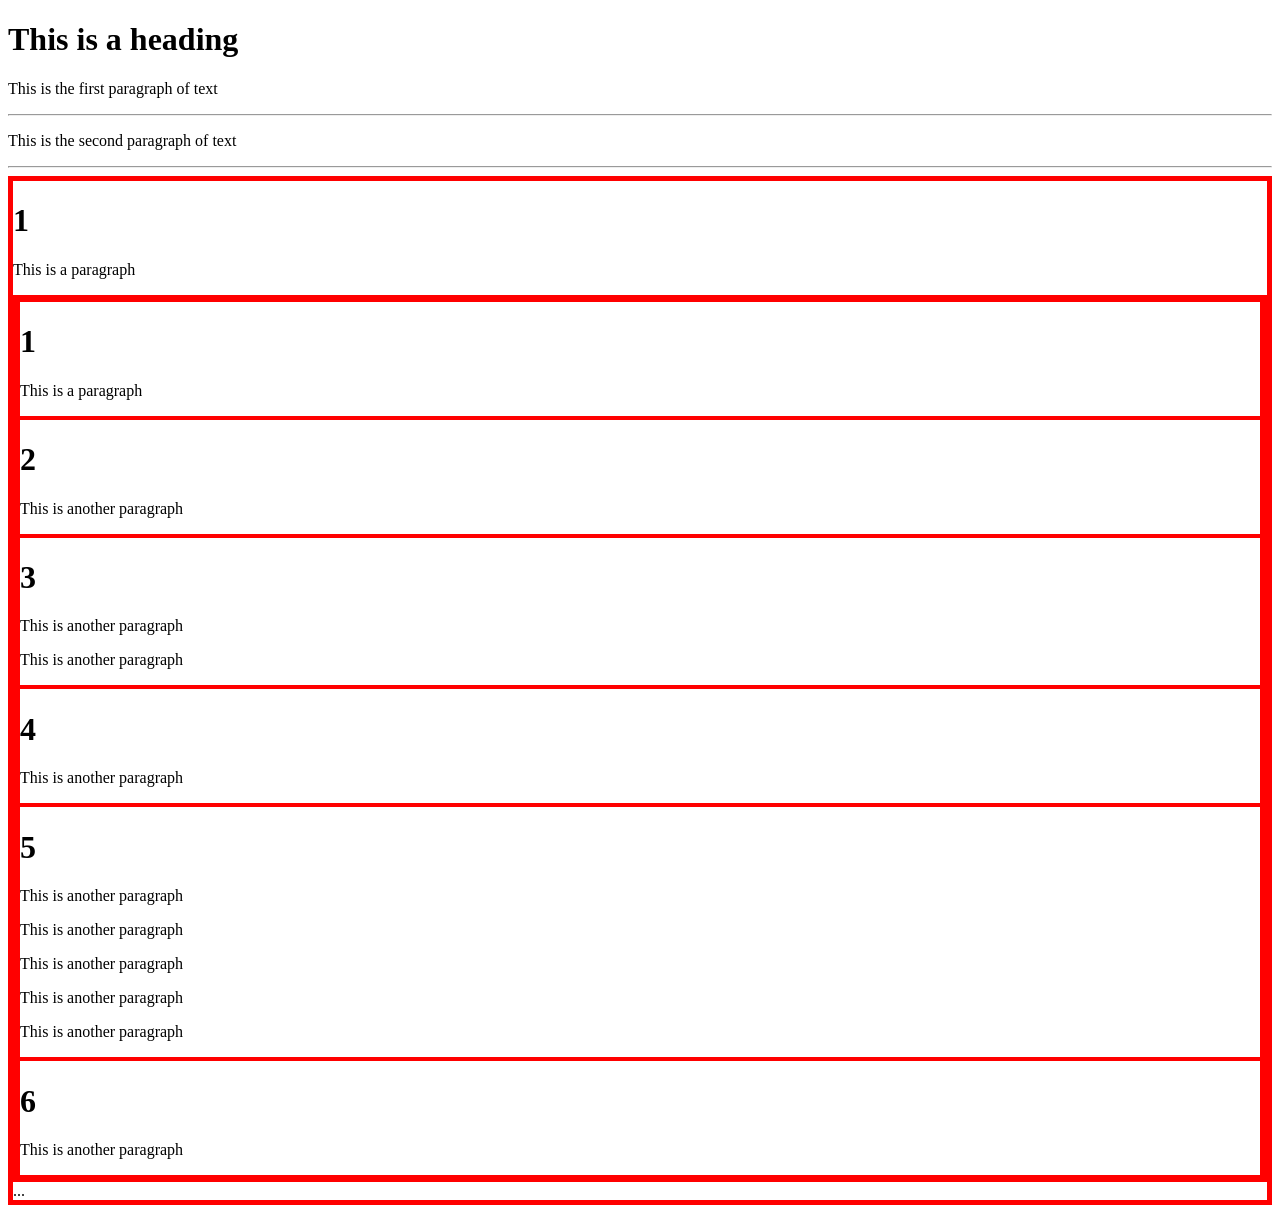
==== index.html @ fcb612e6 "chore: created index.html" ====
<!DOCTYPE html>

<html>
	<head>
	    <title>Sample Web Page</title>
	    <style>
	        .flex-container {
	            display: flex;
	            border-style: solid;
	            border-width: 5px;
	            border-color: red;
	            flex-direction: column;
	        }

	        .flex-item {
	            border-style: solid;
	            border-width: 2px;
	            border-color: red;
	        }

	    </style>
	</head>

	<head>
		<title>Sample Web Page</title>
	</head>

	<body>
		<h1>This is a heading</h1>
		<p>This is the first paragraph of text</p>
		<hr />
		<p>This is the second paragraph of text</p>
		<hr />
		<div class="flex-container">
    <div>
        <h1>1</h1>
        <p>This is a paragraph</p>
    </div>
    <div class="flex-container">
    <div class="flex-item" style="flex: 3;">
        <h1>1</h1>
        <p>This is a paragraph</p>
    </div>
    <div class="flex-item" style="flex: 3;">
        <h1>2</h1>
        <p>This is another paragraph</p>
    </div>
    <div class="flex-item" style="flex: 2;">
        <h1>3</h1>
        <p>This is another paragraph</p>
        <p>This is another paragraph</p>
    </div>
    <div class="flex-item" style="flex: 4;">
        <h1>4</h1>
        <p>This is another paragraph</p>
    </div>
    <div class="flex-item" style="flex: 3;">
        <h1>5</h1>
        <p>This is another paragraph</p>
        <p>This is another paragraph</p>
        <p>This is another paragraph</p>
        <p>This is another paragraph</p>
        <p>This is another paragraph</p>
    </div>
    <div class="flex-item" style="flex: 1;">
        <h1>6</h1>
        <p>This is another paragraph</p>
    </div>
</div>

    ...
</div>

	</body>



</html>
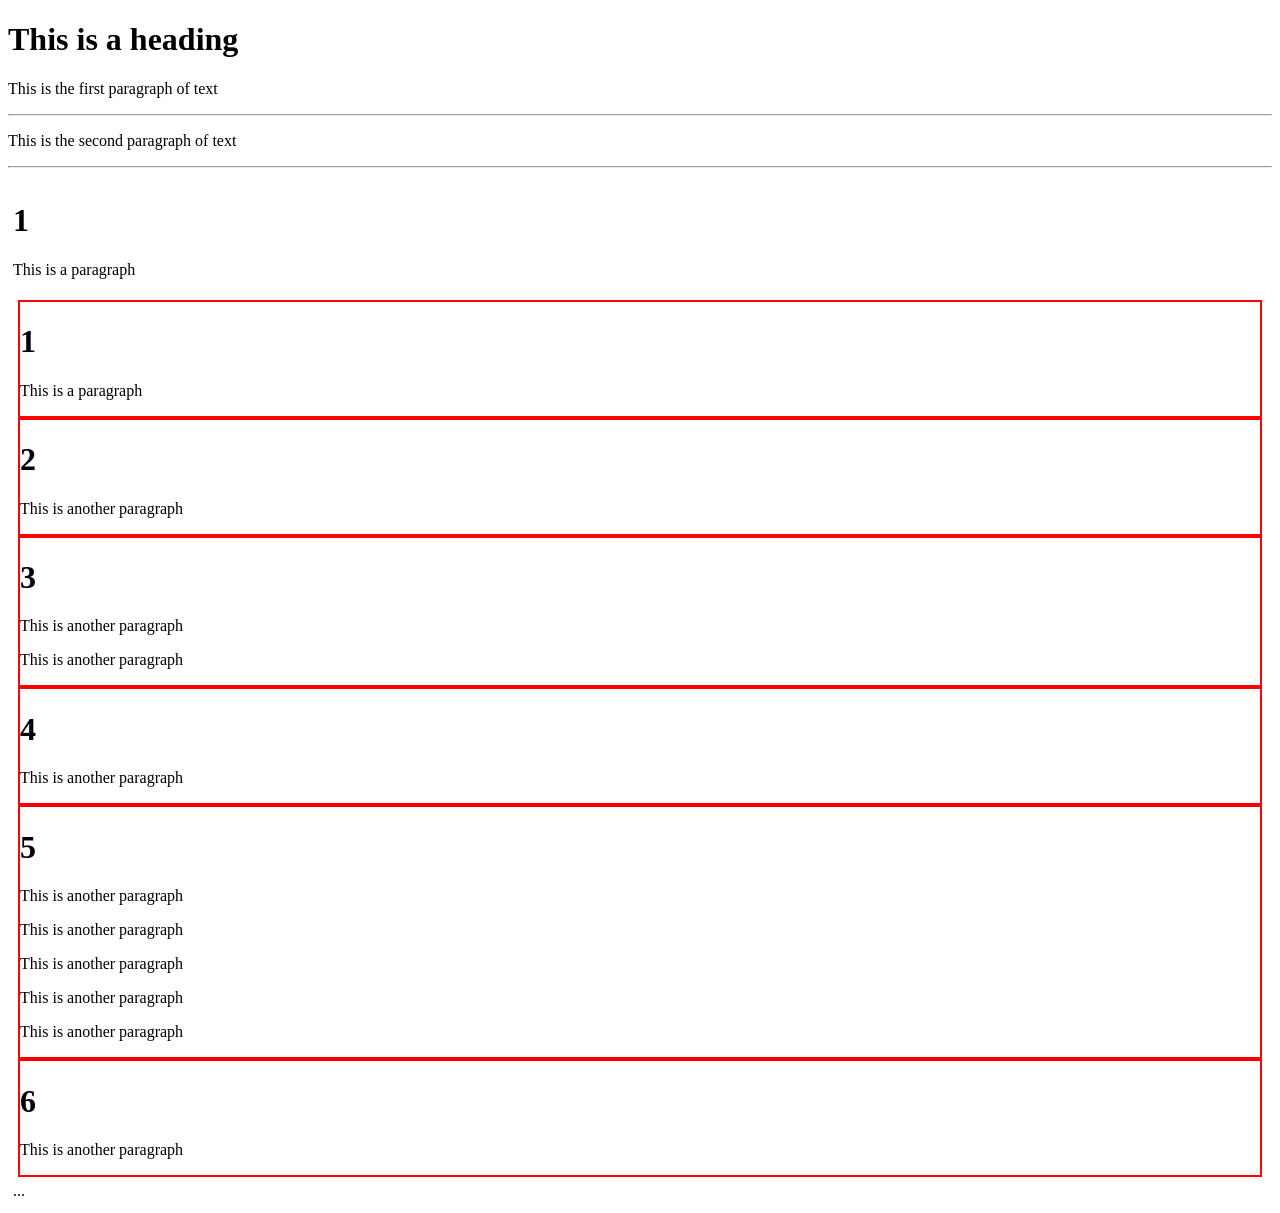
==== commit 22afd276: "Updated index.html" ====
--- a/index.html
+++ b/index.html
@@ -3,22 +3,7 @@
 <html>
 	<head>
 	    <title>Sample Web Page</title>
-	    <style>
-	        .flex-container {
-	            display: flex;
-	            border-style: solid;
-	            border-width: 5px;
-	            border-color: red;
-	            flex-direction: column;
-	        }
-
-	        .flex-item {
-	            border-style: solid;
-	            border-width: 2px;
-	            border-color: red;
-	        }
-
-	    </style>
+	    <link rel="stylesheet" href="design.css">
 	</head>
 
 	<head>
@@ -75,4 +60,4 @@
 
 
 
-</html>+</html>
--- a/design.css
+++ b/design.css
@@ -0,0 +1,75 @@
+.flex-container {
+    display: flex;
+    border-style: solid;
+    border-width: 5px;
+    border-color: white;
+    flex-direction: column;
+}
+
+.nav_bar {
+    display: flex;
+    border-width: 5px;
+    border-color: white;
+    flex-direction: row;
+}
+
+.flex-container2 {
+    display: flex;
+    border-style: solid;
+    border-width: 5px;
+    border-color: rgb(0, 255, 51);
+    flex-direction: row;
+}
+.flex-item {
+    border-style: solid;
+    border-width: 2px;
+    border-color: red;
+}
+
+ .center {
+  display: block;
+  margin-left: auto;
+  margin-right: auto;
+  width: 10%;
+  height: 10%;
+}
+
+ .featured {
+  display: block;
+  margin-left: auto;
+  margin-right: auto;
+  width: 100%;
+  height: 100%;
+}
+
+ img {
+  border-radius: 25%;
+}
+
+/* Add a black background color to the top navigation */
+.topnav {
+  background-color: #333;
+  overflow: hidden;
+}
+
+/* Style the links inside the navigation bar */
+.topnav a {
+  float: left;
+  color: #f2f2f2;
+  text-align: center;
+  padding: 14px 16px;
+  text-decoration: none;
+  font-size: 17px;
+}
+
+/* Change the color of links on hover */
+.topnav a:hover {
+  background-color: #ddd;
+  color: black;
+}
+
+/* Add a color to the active/current link */
+.topnav a.active {
+  background-color: #04AA6D;
+  color: white;
+}
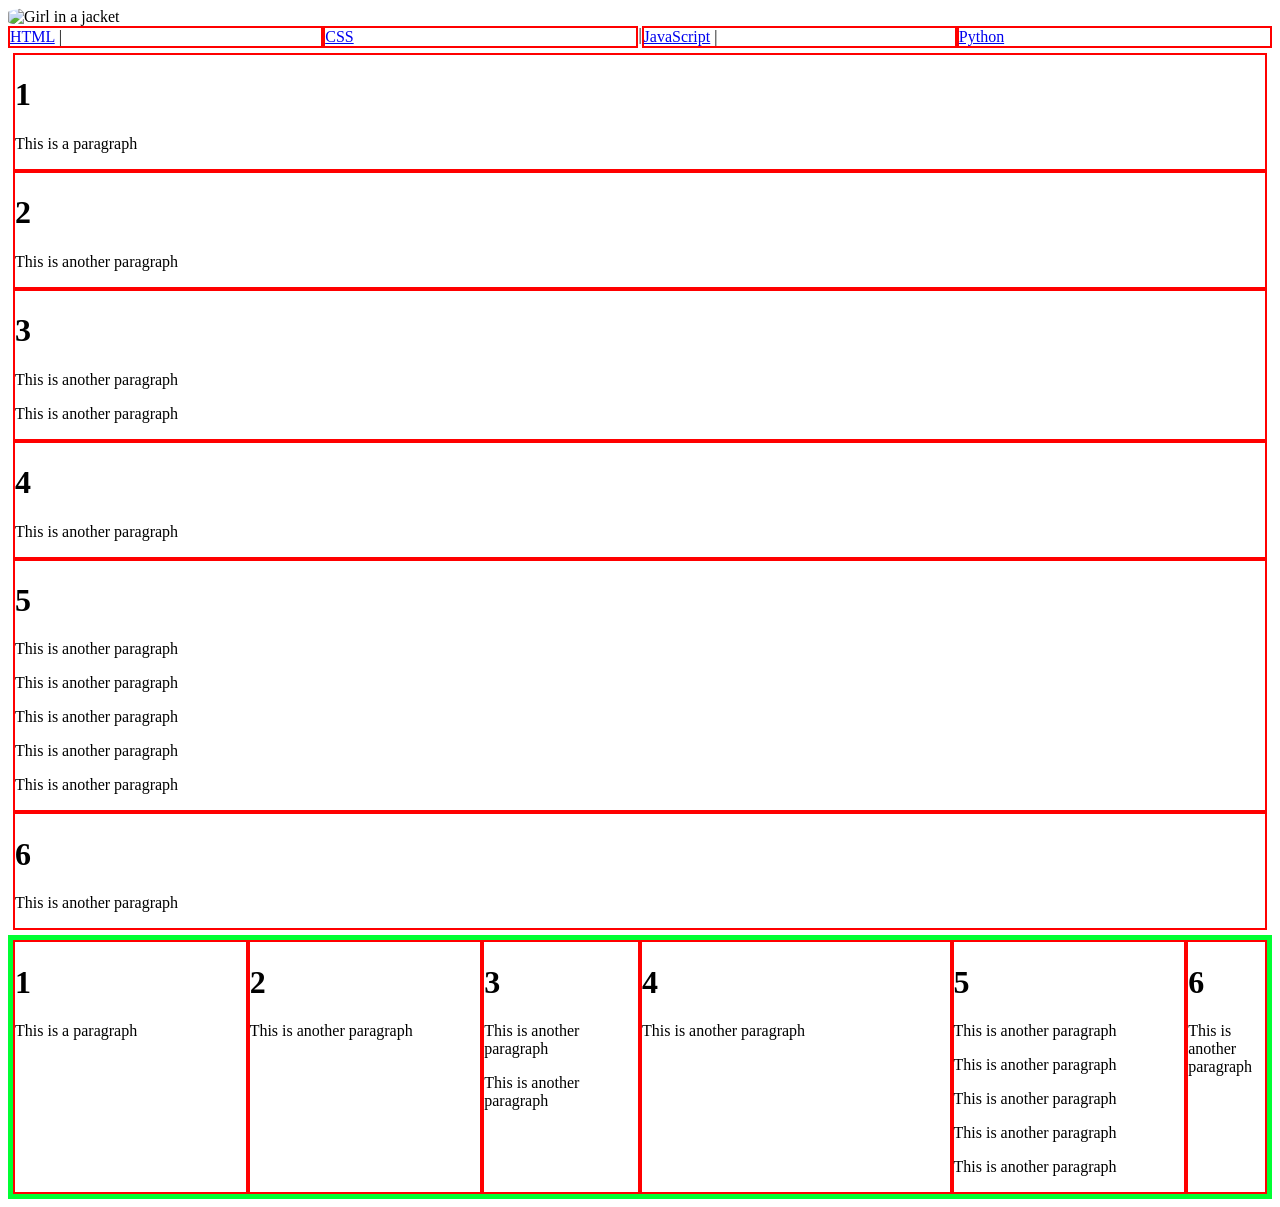
==== commit 30b482be: "Update index.html" ====
--- a/index.html
+++ b/index.html
@@ -1,63 +1,94 @@
 <!DOCTYPE html>
 
 <html>
-	<head>
-	    <title>Sample Web Page</title>
-	    <link rel="stylesheet" href="design.css">
-	</head>
+  <head>
+    <title>Sample Web Page</title>
+    <link rel="stylesheet" type="text/css" href="design.css" />
 
-	<head>
-		<title>Sample Web Page</title>
-	</head>
+  </head>
 
-	<body>
-		<h1>This is a heading</h1>
-		<p>This is the first paragraph of text</p>
-		<hr />
-		<p>This is the second paragraph of text</p>
-		<hr />
-		<div class="flex-container">
-    <div>
-        <h1>1</h1>
-        <p>This is a paragraph</p>
+  <body>
+    
+    <nav>
+	  <img src="img_girl.jpg" alt="Girl in a jacket">
+    <div class="nav_bar" >
+        <div class="flex-item" style="flex: 1">
+            <a href="/html/">HTML</a> |
+        </div>
+        <div class="flex-item" style="flex: 1">
+            <a href="/css/">CSS</a>
+        </div> 
+    |   <div class="flex-item" style="flex: 1">
+            <a href="/js/">JavaScript</a> |
+        </div>
+        <div class="flex-item" style="flex: 1">
+            <a href="/python/">Python</a>
+        </div>
     </div>
+    </nav>
+
     <div class="flex-container">
-    <div class="flex-item" style="flex: 3;">
-        <h1>1</h1>
-        <p>This is a paragraph</p>
+        <div class="flex-item" style="flex: 3;">
+            <h1>1</h1>
+            <p>This is a paragraph</p>
+        </div>
+        <div class="flex-item" style="flex: 3;">
+            <h1>2</h1>
+            <p>This is another paragraph</p>
+        </div>
+        <div class="flex-item" style="flex: 2;">
+            <h1>3</h1>
+            <p>This is another paragraph</p>
+            <p>This is another paragraph</p>
+        </div>
+        <div class="flex-item" style="flex: 4;">
+            <h1>4</h1>
+            <p>This is another paragraph</p>
+        </div>
+        <div class="flex-item" style="flex: 3;">
+            <h1>5</h1>
+            <p>This is another paragraph</p>
+            <p>This is another paragraph</p>
+            <p>This is another paragraph</p>
+            <p>This is another paragraph</p>
+            <p>This is another paragraph</p>
+        </div>
+        <div class="flex-item" style="flex: 1;">
+            <h1>6</h1>
+            <p>This is another paragraph</p>
+        </div>
     </div>
-    <div class="flex-item" style="flex: 3;">
-        <h1>2</h1>
-        <p>This is another paragraph</p>
+    <div class="flex-container2">
+        <div class="flex-item" style="flex: 3;">
+            <h1>1</h1>
+            <p>This is a paragraph</p>
+        </div>
+        <div class="flex-item" style="flex: 3;">
+            <h1>2</h1>
+            <p>This is another paragraph</p>
+        </div>
+        <div class="flex-item" style="flex: 2;">
+            <h1>3</h1>
+            <p>This is another paragraph</p>
+            <p>This is another paragraph</p>
+        </div>
+        <div class="flex-item" style="flex: 4;">
+            <h1>4</h1>
+            <p>This is another paragraph</p>
+        </div>
+        <div class="flex-item" style="flex: 3;">
+            <h1>5</h1>
+            <p>This is another paragraph</p>
+            <p>This is another paragraph</p>
+            <p>This is another paragraph</p>
+            <p>This is another paragraph</p>
+            <p>This is another paragraph</p>
+        </div>
+        <div class="flex-item" style="flex: 1;">
+            <h1>6</h1>
+            <p>This is another paragraph</p>
+        </div>
     </div>
-    <div class="flex-item" style="flex: 2;">
-        <h1>3</h1>
-        <p>This is another paragraph</p>
-        <p>This is another paragraph</p>
-    </div>
-    <div class="flex-item" style="flex: 4;">
-        <h1>4</h1>
-        <p>This is another paragraph</p>
-    </div>
-    <div class="flex-item" style="flex: 3;">
-        <h1>5</h1>
-        <p>This is another paragraph</p>
-        <p>This is another paragraph</p>
-        <p>This is another paragraph</p>
-        <p>This is another paragraph</p>
-        <p>This is another paragraph</p>
-    </div>
-    <div class="flex-item" style="flex: 1;">
-        <h1>6</h1>
-        <p>This is another paragraph</p>
-    </div>
-</div>
-
-    ...
-</div>
-
-	</body>
-
-
+  </body>
 
 </html>
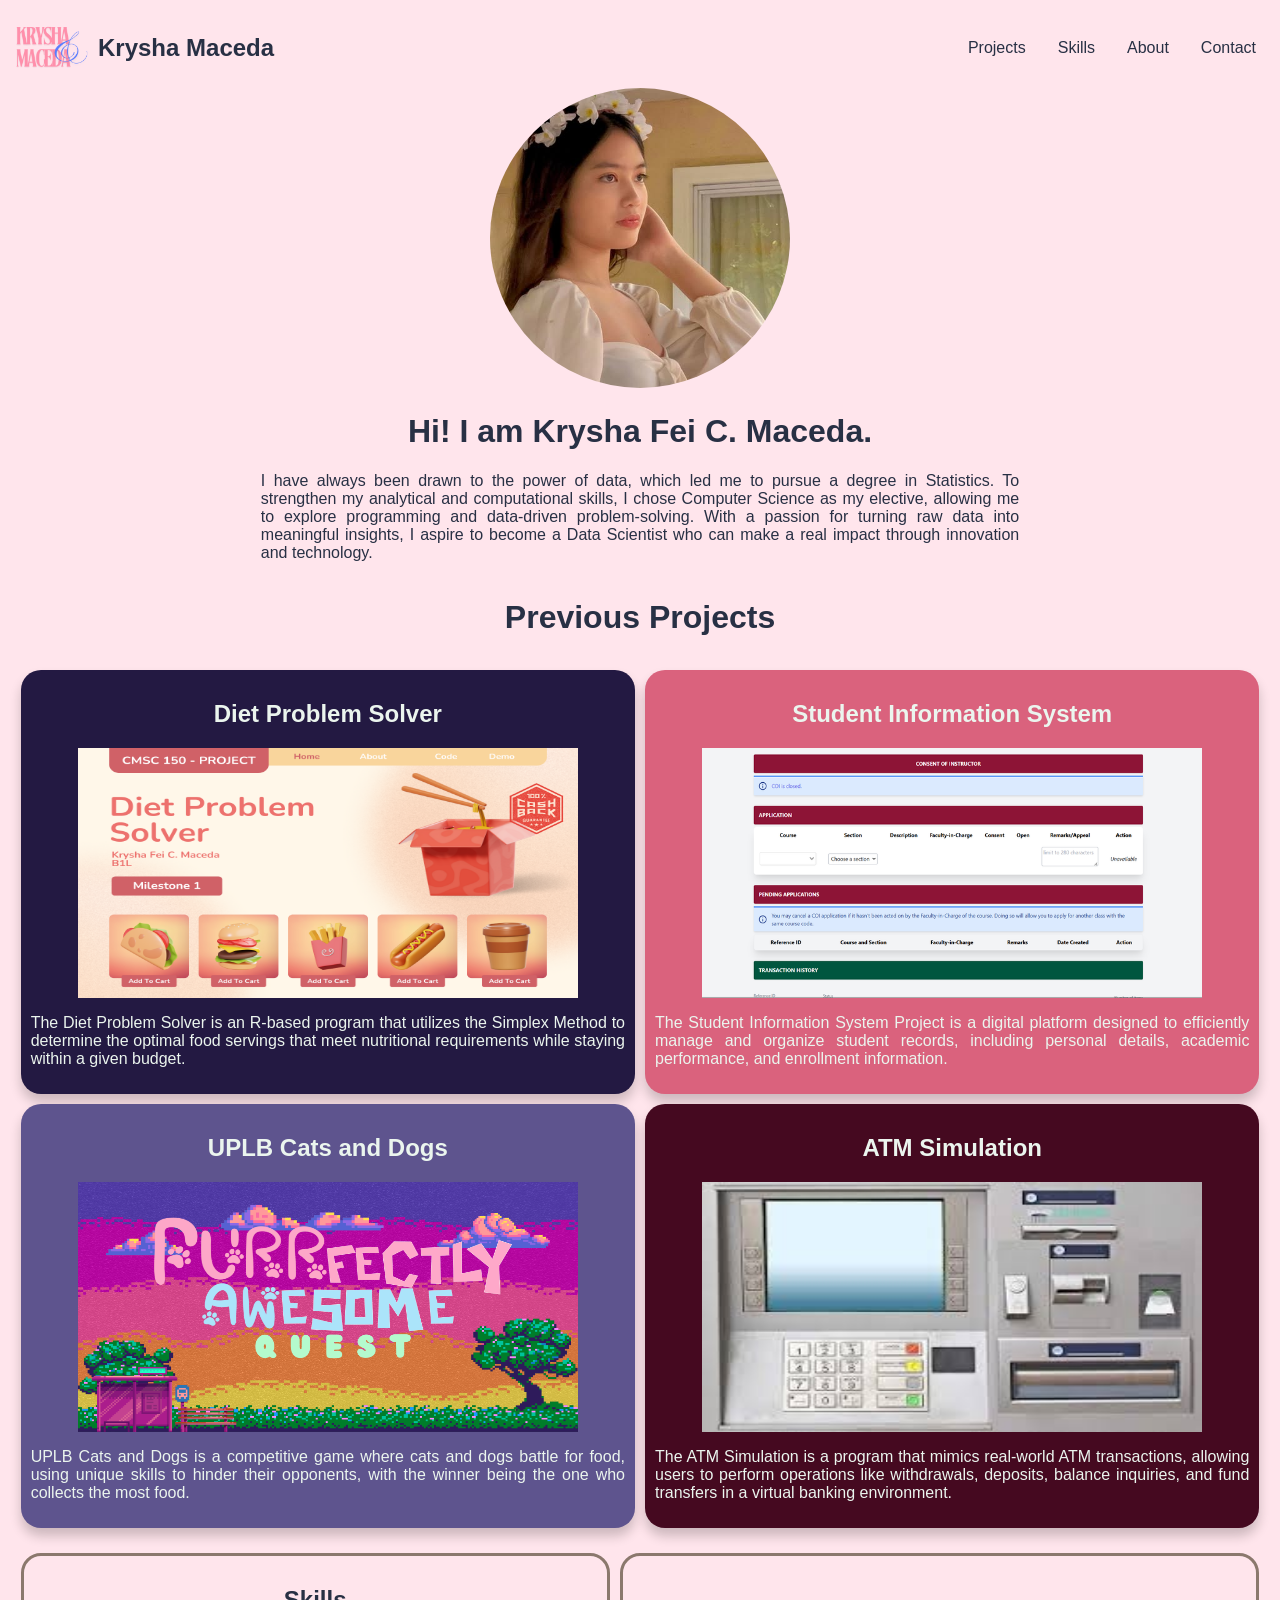
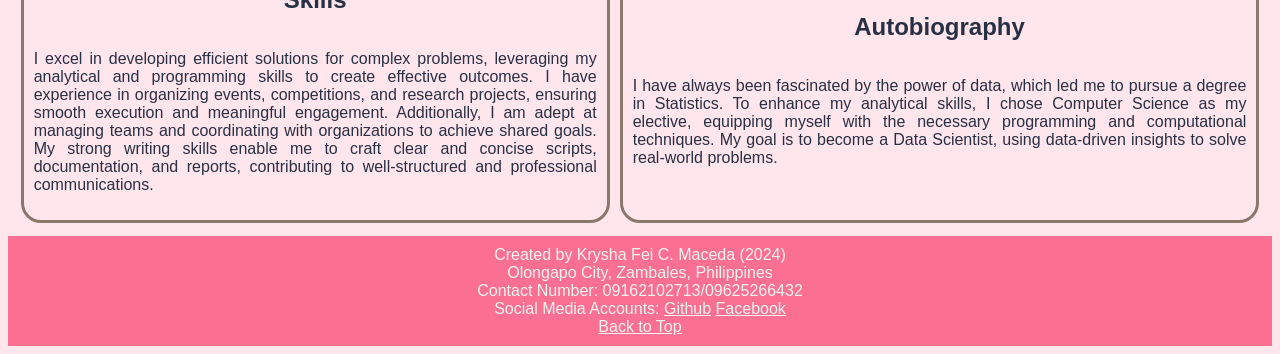
==== commit 2824af8e: "chore: Updated index.html and design.css" ====
--- a/index.html
+++ b/index.html
@@ -1,94 +1,121 @@
 <!DOCTYPE html>
 
 <html>
-  <head>
-    <title>Sample Web Page</title>
-    <link rel="stylesheet" type="text/css" href="design.css" />
+    <head>
+        <link rel = "stylesheet" href = "design.css">
+        <link rel = "icon" type = "image/png" href = "resources/logo.png">
+        <title>
+            Krysha Fei C. Maceda
+        </title>
+    </head>
 
-  </head>
+    <body>
 
-  <body>
-    
-    <nav>
-	  <img src="img_girl.jpg" alt="Girl in a jacket">
-    <div class="nav_bar" >
-        <div class="flex-item" style="flex: 1">
-            <a href="/html/">HTML</a> |
+        <a id = "top"></a>
+
+        <div class = "navigation">
+
+            <div class = "header-logo">
+                <img src = "images/logo.png"   />
+                <h2 id = "name"> Krysha Maceda</h2>
+            </div>
+
+            <ul>
+                <li class = "nav-item"><a href = #projects> Projects </a></li>
+                <li class = "nav-item"><a href = "#skills"> Skills </a></li>
+                <li class = "nav-item"><a href = "#bio"> About</a></li>
+                <li class = "nav-item"><a href = "#contact"> Contact</a></li>
+            </ul>
+            
+
         </div>
-        <div class="flex-item" style="flex: 1">
-            <a href="/css/">CSS</a>
-        </div> 
-    |   <div class="flex-item" style="flex: 1">
-            <a href="/js/">JavaScript</a> |
+
+        <div class = "featured">
+
+            <div class = "featured-photo">
+                <img src = "images/krysha.jpg"   />
+            </div>
+
+            <div class = "intro-text">
+                <h1>Hi! I am Krysha Fei C. Maceda.</h1>
+                <p>	I have always been drawn to the power of data, which led me to pursue a degree in Statistics. To strengthen my analytical and computational skills, I chose Computer Science as my elective, allowing me to explore programming and data-driven problem-solving. With a passion for turning raw data into meaningful insights, I aspire to become a Data Scientist who can make a real impact through innovation and technology.
+                </p>
+            </div>
+
         </div>
-        <div class="flex-item" style="flex: 1">
-            <a href="/python/">Python</a>
+
+
+        <!----Previous Projects---->
+
+        <h1>Previous Projects</h1>
+
+        <div class = "projects" id = "projects">
+            <div class = "proj-item">
+                <h2>Diet Problem Solver</h2>
+                <img src = "images/diet.png" class=proj />
+                <p>The Diet Problem Solver is an R-based program that utilizes the Simplex Method to determine the optimal food servings that meet nutritional requirements while staying within a given budget.</p>
+            </div>
+            <div class = "proj-item">
+                <h2>Student Information System</h2>
+                <img src = "images/project2.png" class=proj />
+                <p>The Student Information System Project is a digital platform designed to efficiently manage and organize student records, including personal details, academic performance, and enrollment information.
+                </p>
+            </div>
+
+            <div class = "proj-item">
+                <h2>UPLB Cats and Dogs</h2>
+                <img src = "images/project3.png" class=proj />
+                <p>UPLB Cats and Dogs is a competitive game where cats and dogs battle for food, using unique skills to hinder their opponents, with the winner being the one who collects the most food.
+                </p>
+            </div>
+
+            <div class = "proj-item">
+                <h2>ATM Simulation</h2>
+                <img src = "images/project4.jpg" class=proj />
+                <p>The ATM Simulation is a program that mimics real-world ATM transactions, allowing users to perform operations like withdrawals, deposits, balance inquiries, and fund transfers in a virtual banking environment.
+                </p>
+            </div>
+
         </div>
-    </div>
-    </nav>
 
-    <div class="flex-container">
-        <div class="flex-item" style="flex: 3;">
-            <h1>1</h1>
-            <p>This is a paragraph</p>
+        <!----Skills and Autobiography---->
+
+        <div class = "skillbio">
+            <div class = "skillbio-item" id = "skills">
+
+                <h2>Skills</h2>
+                 <p>I excel in developing efficient solutions for complex problems, leveraging my analytical and programming skills to create effective outcomes. I have experience in organizing events, competitions, and research projects, ensuring smooth execution and meaningful engagement. Additionally, I am adept at managing teams and coordinating with organizations to achieve shared goals. My strong writing skills enable me to craft clear and concise scripts, documentation, and reports, contributing to well-structured and professional communications.
+                </p>
+
+
+            </div>
+
+            <div class = "skillbio-item" id = "bio">
+                <h2>Autobiography</h2>
+                <p>I have always been fascinated by the power of data, which led me to pursue a degree in Statistics. To enhance my analytical skills, I chose Computer Science as my elective, equipping myself with the necessary programming and computational techniques. My goal is to become a Data Scientist, using data-driven insights to solve real-world problems.
+                </p>
+            </div>
+
         </div>
-        <div class="flex-item" style="flex: 3;">
-            <h1>2</h1>
-            <p>This is another paragraph</p>
+
+        <!----Contact Information and Footer---->
+
+        <div class = "footer">
+
+            <div class = "contact-list" id = "contact">
+                <ul>
+                    <li>Created by Krysha Fei C. Maceda (2024)</li>
+                    <li>Olongapo City, Zambales, Philippines</li>
+                    <li>Contact Number: 09162102713/09625266432</li>
+                    <li>Social Media Accounts: 
+                        <a href = "https://github.com/krysha26" target="_blank">Github</a>
+                        <a href = "https://www.facebook.com/profile.php?id=100008544697896" target="_blank">Facebook</a>
+                    </li>
+                    <li><a href ="#top">Back to Top</a></li>
+                </ul>
+            </div>
         </div>
-        <div class="flex-item" style="flex: 2;">
-            <h1>3</h1>
-            <p>This is another paragraph</p>
-            <p>This is another paragraph</p>
-        </div>
-        <div class="flex-item" style="flex: 4;">
-            <h1>4</h1>
-            <p>This is another paragraph</p>
-        </div>
-        <div class="flex-item" style="flex: 3;">
-            <h1>5</h1>
-            <p>This is another paragraph</p>
-            <p>This is another paragraph</p>
-            <p>This is another paragraph</p>
-            <p>This is another paragraph</p>
-            <p>This is another paragraph</p>
-        </div>
-        <div class="flex-item" style="flex: 1;">
-            <h1>6</h1>
-            <p>This is another paragraph</p>
-        </div>
-    </div>
-    <div class="flex-container2">
-        <div class="flex-item" style="flex: 3;">
-            <h1>1</h1>
-            <p>This is a paragraph</p>
-        </div>
-        <div class="flex-item" style="flex: 3;">
-            <h1>2</h1>
-            <p>This is another paragraph</p>
-        </div>
-        <div class="flex-item" style="flex: 2;">
-            <h1>3</h1>
-            <p>This is another paragraph</p>
-            <p>This is another paragraph</p>
-        </div>
-        <div class="flex-item" style="flex: 4;">
-            <h1>4</h1>
-            <p>This is another paragraph</p>
-        </div>
-        <div class="flex-item" style="flex: 3;">
-            <h1>5</h1>
-            <p>This is another paragraph</p>
-            <p>This is another paragraph</p>
-            <p>This is another paragraph</p>
-            <p>This is another paragraph</p>
-            <p>This is another paragraph</p>
-        </div>
-        <div class="flex-item" style="flex: 1;">
-            <h1>6</h1>
-            <p>This is another paragraph</p>
-        </div>
-    </div>
-  </body>
 
-</html>
+    </body>
+
+</html>
--- a/design.css
+++ b/design.css
@@ -1,75 +1,226 @@
-.flex-container {
-    display: flex;
+/* Import font from Google fonts*/
+@import url('https://fonts.google.com/specimen/Plus+Jakarta+Sans');
+
+/* General Styles */
+body{
+    font-family: "Plus Jakarta Sans", sans-serif;
+    font-optical-sizing: auto;
+    font-weight: 350;
+    font-style: normal;
+    background-color: #ffe5ec;
+    color: #283044;
+}
+
+div p{
+    text-align: justify;
+    text-justify: inter-word;
+}
+
+h1{
+    text-align: center;
+}
+
+/* Navigation Bar */
+
+.navigation{
+    display: flex;
+    align-items: center;
+    justify-content: space-between;
+    flex-direction: row;
+    margin: 0;
+    padding: 0;
+    width: auto;
+    height: auto;
+}
+
+#name{
+    margin-left: 10px;
+    color: #283044;
+}
+
+.navigation ul{
+    list-style-type: none;
+    margin: 0;
+    padding: 0;
+    display: flex;
+}
+
+.nav-item{
+    display: inline;
+    float: left;
+}
+
+.nav-item a{
+    display: block;
+    color: #283044;
+    text-align: center;
+    padding: 14px 16px;
+    text-decoration: none;
+}
+
+.nav-item a:hover{
+    background-color: #283044;
+    color: #EBF5EE;
+}
+
+.header-logo {
+    display: flex;
+    flex-direction: row;
+    align-items: center;
+}
+
+.header-logo img {
+    height: 80px;
+    width: 80px;
+    border-radius: 100%;
+}
+
+/* Featured Photo and Introduction */
+.featured{
+    display: flex;
+    align-items: center;
+    justify-content: space-between;
+    flex-direction: column;
+    margin: 0;
+    padding: 0;
+    width: auto;
+}
+
+.intro-text{
+    align-items: center;
+    margin: 0;
+    width: 60%;
+    text-align: center;
+    color: #283044;
+}
+
+.featured-photo img{
+    height: 300px;
+    width: 300px;
+    border-radius: 100%;
+}
+
+/* Previous Projects*/
+.projects{
+    display: grid;
+    grid-template-columns: auto auto;
+    grid-template-rows: auto auto;
+    margin: 0;
+    width: auto;
+    height: auto;
+    gap: 10px;
+    padding: 1%;
+}
+
+.proj-item{
+    display: flex;
+    align-items: center;
+    justify-content: center;
+    flex-direction: column;
+    flex-wrap: wrap;
+    padding: 10px;
+    border-radius: 20px;
+    box-shadow: 0 8px 12px 0 rgba(0, 0, 0, 0.2);
+    color: #EBF5EE;
+}
+
+.proj-item:nth-child(1){
+    background-color: #231942;
+}
+
+.proj-item:nth-child(2){
+    background-color: #da627d;
+}
+
+.proj-item:nth-child(3){
+    background-color: #5e548e;
+}
+
+.proj-item:nth-child(4){
+    background-color:  #450920;
+}
+
+.proj-item:hover{
+    background-color: #EBF5EE;
+    color: #283044;
+    box-shadow: 0 8px 12px 0 #283044;
+}
+
+/* Skills and Autobiography */
+
+.skillbio{
+    display: grid;
+    grid-template-columns: auto auto;
+    margin: 0;
+    padding: 10px;
+    width: auto;
+    height: auto;
+    gap: 10px;
+    padding: 1%;
+}
+
+.skillbio-item{
+    display: flex;
+    align-items: center;
+    justify-content: center;
+    flex-direction: column;
+    flex-wrap: nowrap;
+    height: auto;
+    width: auto;
+    padding: 10px;
     border-style: solid;
-    border-width: 5px;
-    border-color: white;
-    flex-direction: column;
-}
-
-.nav_bar {
-    display: flex;
-    border-width: 5px;
-    border-color: white;
+    border-width: 3px;
+    border-color:  #8B786D;
+    border-radius: 20px;
+    color: #283044;
+}
+
+/* Footer */
+
+.footer{
+    text-align: center;
+    display: flex;
+    align-items: center;
+    justify-content: center;
     flex-direction: row;
-}
-
-.flex-container2 {
-    display: flex;
-    border-style: solid;
-    border-width: 5px;
-    border-color: rgb(0, 255, 51);
-    flex-direction: row;
-}
-.flex-item {
-    border-style: solid;
-    border-width: 2px;
-    border-color: red;
-}
-
- .center {
-  display: block;
-  margin-left: auto;
-  margin-right: auto;
-  width: 10%;
-  height: 10%;
-}
-
- .featured {
-  display: block;
-  margin-left: auto;
-  margin-right: auto;
-  width: 100%;
-  height: 100%;
-}
-
- img {
-  border-radius: 25%;
-}
-
-/* Add a black background color to the top navigation */
-.topnav {
-  background-color: #333;
-  overflow: hidden;
-}
-
-/* Style the links inside the navigation bar */
-.topnav a {
-  float: left;
-  color: #f2f2f2;
-  text-align: center;
-  padding: 14px 16px;
-  text-decoration: none;
-  font-size: 17px;
-}
-
-/* Change the color of links on hover */
-.topnav a:hover {
-  background-color: #ddd;
-  color: black;
-}
-
-/* Add a color to the active/current link */
-.topnav a.active {
-  background-color: #04AA6D;
-  color: white;
-}+    margin: 0;
+    padding: 10px;
+    width: auto;
+    color: #EBF5EE;
+    background-color: #fb6f92;
+}
+
+.footer ul {
+    list-style-type: none;
+    margin: 0;
+    padding: 0;
+}
+
+.footer ul li{
+    display: block;
+}
+
+.footer ul li a{
+    color: #EBF5EE;
+}
+
+.contact-list{
+    align-items: center;
+}
+
+.footer-logo {
+    margin-right: 50px;
+}
+
+.footer-logo img {
+    height: 100px;
+    width: 100px;
+    border-radius: 100%;
+}
+
+
+.proj {
+    width: 500px; /* Adjust width as needed */
+    height: 250px; /* Keeps aspect ratio */
+}
+
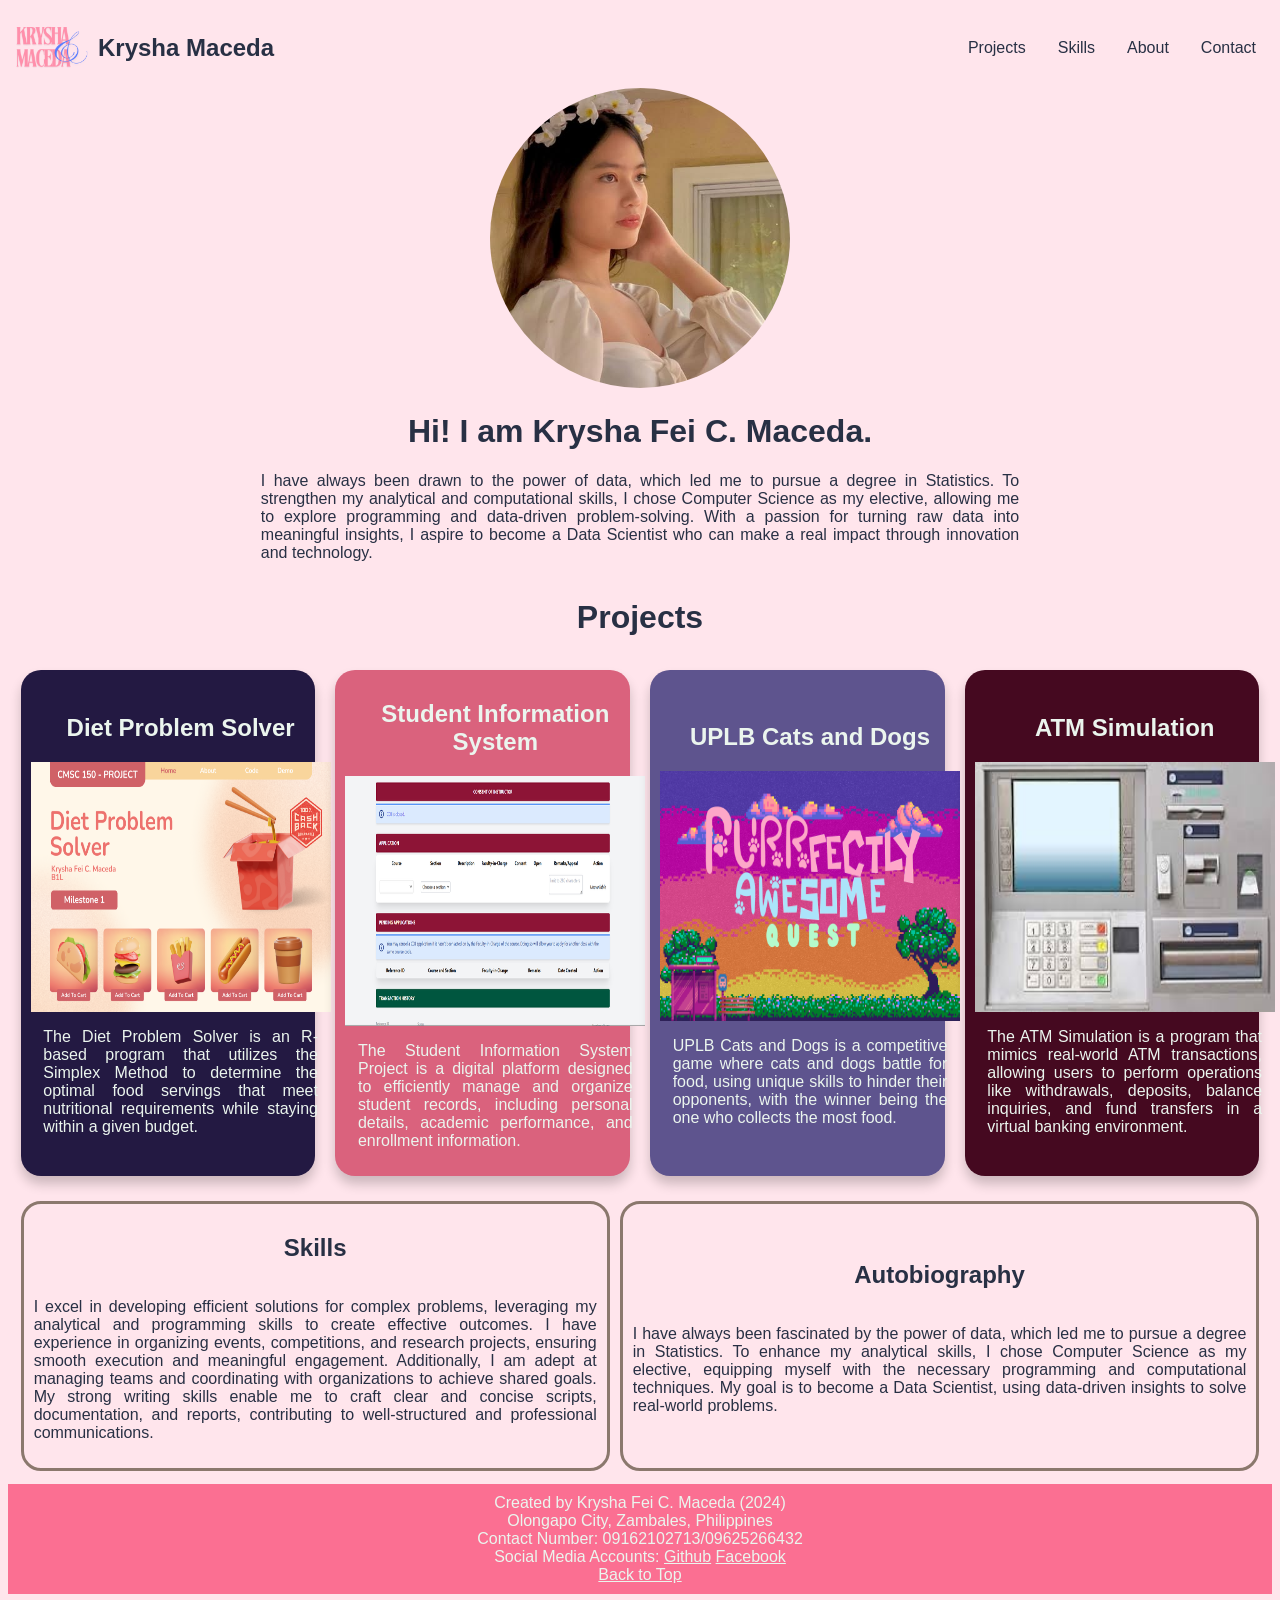
==== commit fbeeb3af: "chore: finalization of index.html" ====
--- a/index.html
+++ b/index.html
@@ -3,10 +3,7 @@
 <html>
     <head>
         <link rel = "stylesheet" href = "design.css">
-        <link rel = "icon" type = "image/png" href = "resources/logo.png">
-        <title>
-            Krysha Fei C. Maceda
-        </title>
+        <title>Krysha Fei C. Maceda</title>
     </head>
 
     <body>
@@ -21,7 +18,7 @@
             </div>
 
             <ul>
-                <li class = "nav-item"><a href = #projects> Projects </a></li>
+                <li class = "nav-item"><a href = "#projects"> Projects </a></li>
                 <li class = "nav-item"><a href = "#skills"> Skills </a></li>
                 <li class = "nav-item"><a href = "#bio"> About</a></li>
                 <li class = "nav-item"><a href = "#contact"> Contact</a></li>
@@ -45,9 +42,7 @@
         </div>
 
 
-        <!----Previous Projects---->
-
-        <h1>Previous Projects</h1>
+        <h1>Projects</h1>
 
         <div class = "projects" id = "projects">
             <div class = "proj-item">
@@ -78,8 +73,6 @@
 
         </div>
 
-        <!----Skills and Autobiography---->
-
         <div class = "skillbio">
             <div class = "skillbio-item" id = "skills">
 
@@ -98,7 +91,6 @@
 
         </div>
 
-        <!----Contact Information and Footer---->
 
         <div class = "footer">
 
@@ -118,4 +110,5 @@
 
     </body>
 
-</html>+</html>
+
--- a/design.css
+++ b/design.css
@@ -220,7 +220,20 @@
 
 
 .proj {
-    width: 500px; /* Adjust width as needed */
+    width: 300px; /* Adjust width as needed */
     height: 250px; /* Keeps aspect ratio */
 }
 
+
+.projects {
+    display: flex;
+    justify-content: space-between;
+    flex-wrap: wrap; /* Ensures responsiveness */
+    gap: 20px; /* Adds space between items */
+}
+
+.proj-item {
+    flex: 1; /* Makes each item take equal space */
+    min-width: 200px; /* Ensures items don’t shrink too much */
+    text-align: center;
+}
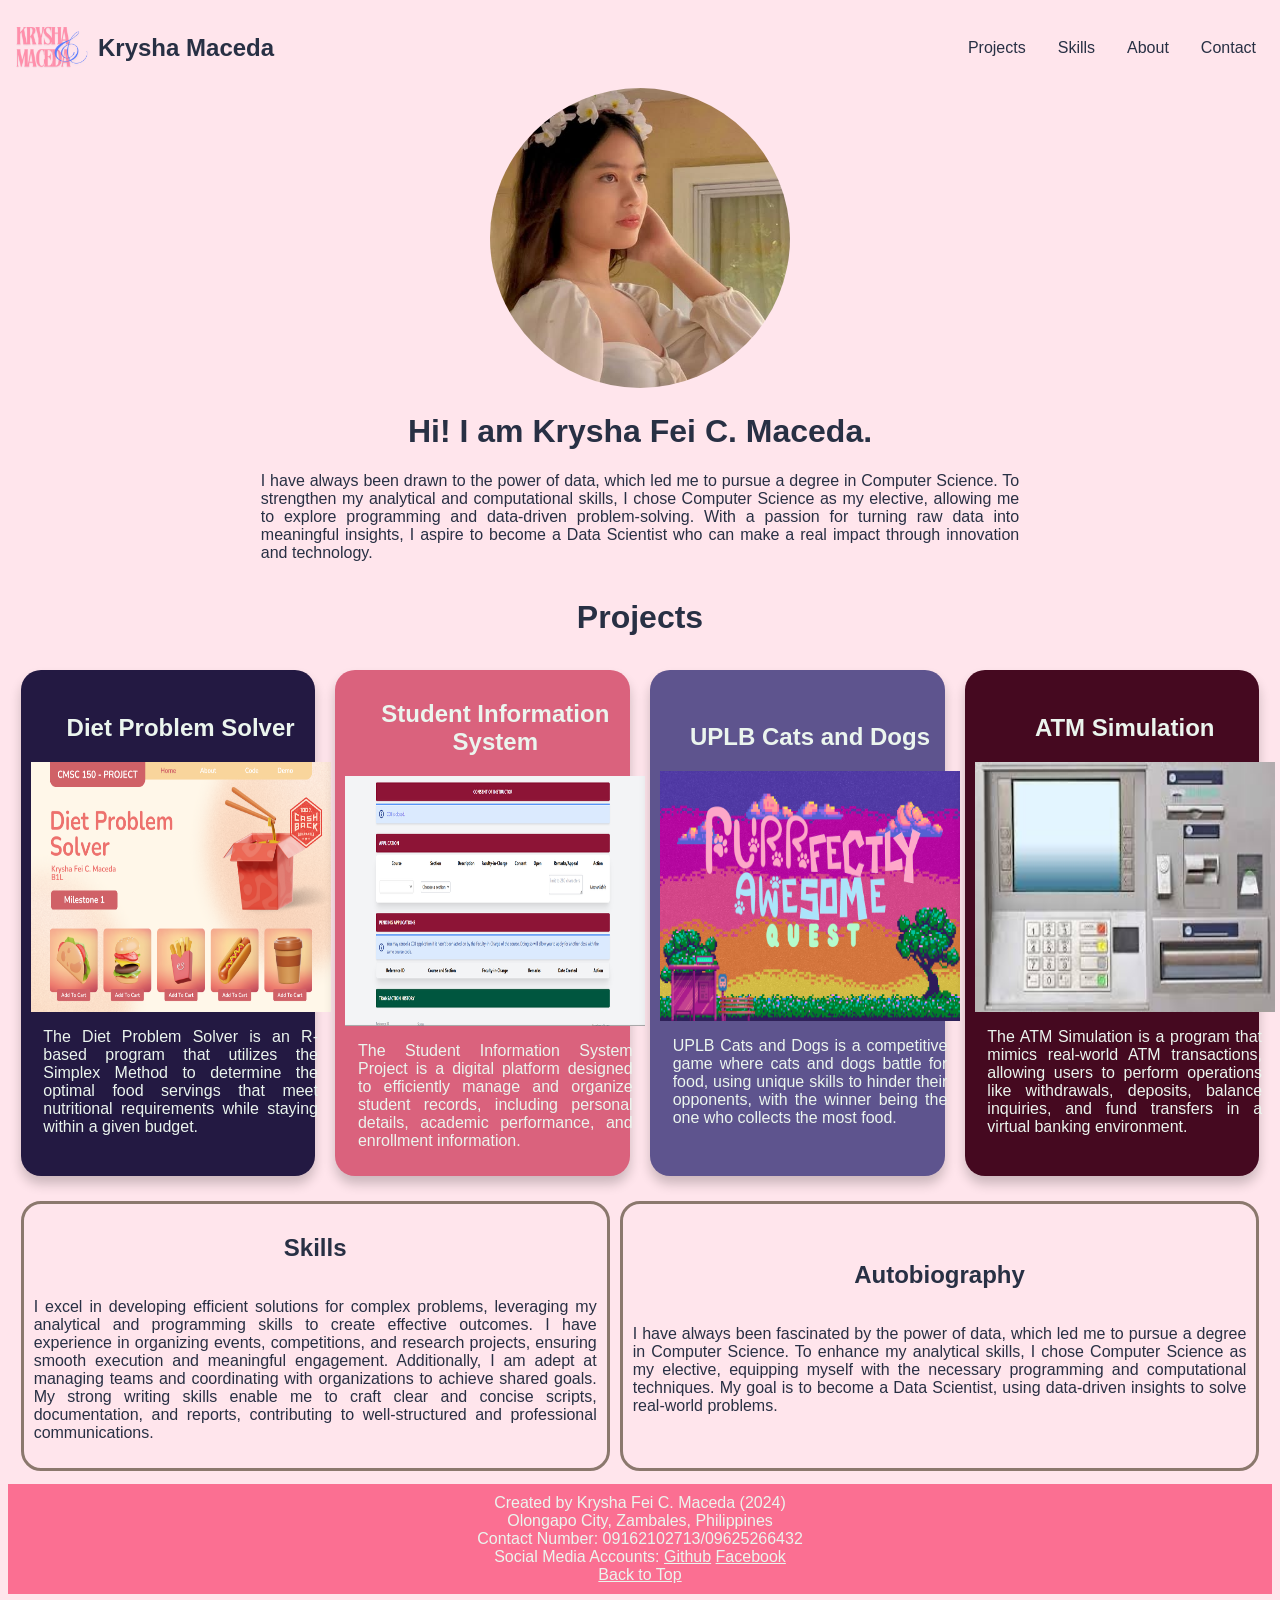
==== commit 1362cf7a: "Update index.html" ====
--- a/index.html
+++ b/index.html
@@ -35,7 +35,7 @@
 
             <div class = "intro-text">
                 <h1>Hi! I am Krysha Fei C. Maceda.</h1>
-                <p>	I have always been drawn to the power of data, which led me to pursue a degree in Statistics. To strengthen my analytical and computational skills, I chose Computer Science as my elective, allowing me to explore programming and data-driven problem-solving. With a passion for turning raw data into meaningful insights, I aspire to become a Data Scientist who can make a real impact through innovation and technology.
+                <p>	I have always been drawn to the power of data, which led me to pursue a degree in Computer Science. To strengthen my analytical and computational skills, I chose Computer Science as my elective, allowing me to explore programming and data-driven problem-solving. With a passion for turning raw data into meaningful insights, I aspire to become a Data Scientist who can make a real impact through innovation and technology.
                 </p>
             </div>
 
@@ -85,7 +85,7 @@
 
             <div class = "skillbio-item" id = "bio">
                 <h2>Autobiography</h2>
-                <p>I have always been fascinated by the power of data, which led me to pursue a degree in Statistics. To enhance my analytical skills, I chose Computer Science as my elective, equipping myself with the necessary programming and computational techniques. My goal is to become a Data Scientist, using data-driven insights to solve real-world problems.
+                <p>I have always been fascinated by the power of data, which led me to pursue a degree in Computer Science. To enhance my analytical skills, I chose Computer Science as my elective, equipping myself with the necessary programming and computational techniques. My goal is to become a Data Scientist, using data-driven insights to solve real-world problems.
                 </p>
             </div>
 
--- a/design.css
+++ b/design.css
@@ -1,7 +1,6 @@
-/* Import font from Google fonts*/
+/*Font from Google fonts*/
 @import url('https://fonts.google.com/specimen/Plus+Jakarta+Sans');
 
-/* General Styles */
 body{
     font-family: "Plus Jakarta Sans", sans-serif;
     font-optical-sizing: auto;
@@ -75,7 +74,7 @@
     border-radius: 100%;
 }
 
-/* Featured Photo and Introduction */
+/* photo and introduction */
 .featured{
     display: flex;
     align-items: center;
@@ -100,7 +99,7 @@
     border-radius: 100%;
 }
 
-/* Previous Projects*/
+/*projects*/
 .projects{
     display: grid;
     grid-template-columns: auto auto;
@@ -175,7 +174,7 @@
     color: #283044;
 }
 
-/* Footer */
+/* footer */
 
 .footer{
     text-align: center;
@@ -220,20 +219,20 @@
 
 
 .proj {
-    width: 300px; /* Adjust width as needed */
-    height: 250px; /* Keeps aspect ratio */
+    width: 300px; 
+    height: 250px; 
 }
 
 
 .projects {
     display: flex;
     justify-content: space-between;
-    flex-wrap: wrap; /* Ensures responsiveness */
-    gap: 20px; /* Adds space between items */
+    flex-wrap: wrap; 
+    gap: 20px; 
 }
 
 .proj-item {
-    flex: 1; /* Makes each item take equal space */
-    min-width: 200px; /* Ensures items don’t shrink too much */
-    text-align: center;
-}
+    flex: 1; 
+    min-width: 200px; 
+    text-align: center;
+}
